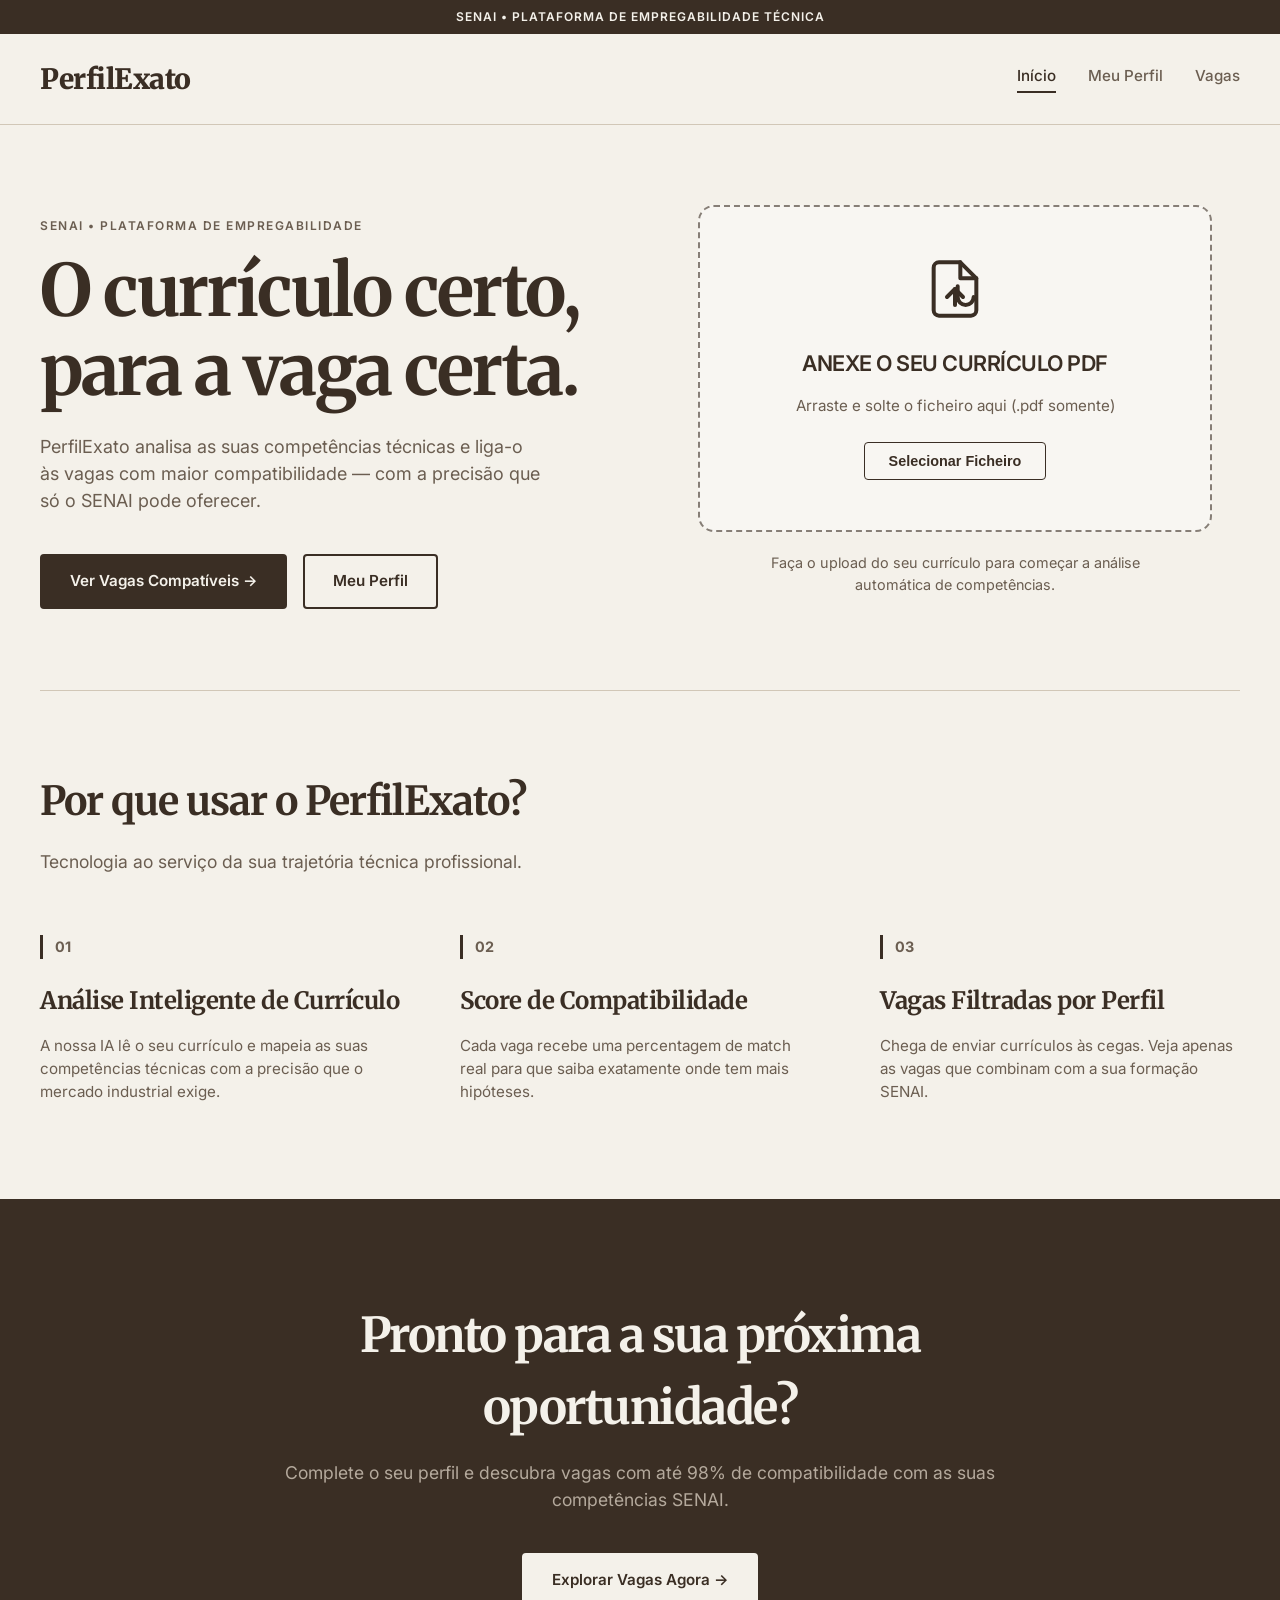
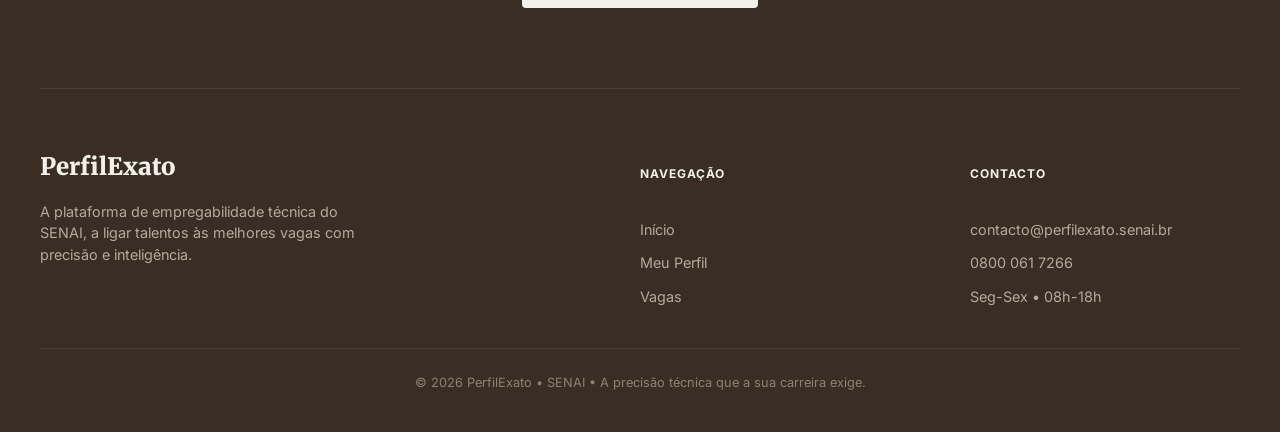
==== index.html @ 24a39d95 "prototipo 1" ====
<!DOCTYPE html>
<html lang="pt-BR">
<head>
    <meta charset="UTF-8">
    <meta name="viewport" content="width=device-width, initial-scale=1.0">
    <title>PerfilExato SENAI</title>
    
    <link rel="preconnect" href="https://fonts.googleapis.com">
    <link rel="preconnect" href="https://fonts.gstatic.com" crossorigin>
    <link href="https://fonts.googleapis.com/css2?family=Merriweather:wght@700;900&family=Inter:wght@400;500;600&display=swap" rel="stylesheet">
    
    <link rel="stylesheet" href="css/style.css">
</head>
<body>

    <div class="top-bar">
        SENAI • PLATAFORMA DE EMPREGABILIDADE TÉCNICA
    </div>

    <header class="navbar">
        <div class="nav-container">
            <div class="logo">PerfilExato</div>
            <nav class="nav-links">
                <a href="#" class="active">Início</a>
                <a href="dashboard.html">Meu Perfil</a>
                <a href="vagas.html">Vagas</a>
            </nav>
        </div>
    </header>

    <section class="hero">
        <div class="hero-container">
            
            <div class="hero-text">
                <p class="eyebrow">SENAI • PLATAFORMA DE EMPREGABILIDADE</p>
                <h1>O currículo certo,<br>para a vaga certa.</h1>
                <p class="description">
                    PerfilExato analisa as suas competências técnicas e liga-o às vagas com maior compatibilidade — com a precisão que só o SENAI pode oferecer.
                </p>
                <div class="hero-buttons">
                    <a href="vagas.html" class="btn btn-dark">Ver Vagas Compatíveis &rarr;</a>
                    <a href="dashboard.html" class="btn btn-outline">Meu Perfil</a>
                </div>
            </div>

            <div class="hero-visual">
                <div class="upload-box" id="dropzone">
                    <div class="upload-icon">
                        <svg width="64" height="64" viewBox="0 0 24 24" fill="none" stroke="#3A2E24" stroke-width="1.5" stroke-linecap="round" stroke-linejoin="round">
                            <path d="M14 2H6a2 2 0 0 0-2 2v16a2 2 0 0 0 2 2h12a2 2 0 0 0 2-2V8z"></path>
                            <polyline points="14 2 14 8 20 8"></polyline>
                            <line x1="12" y1="18" x2="12" y2="12"></line>
                            <polyline points="9 15 12 12 15 15"></polyline>
                            <path d="M19 15a3 3 0 0 1-3 3 3 3 0 0 1-3-3v-4"></path>
                        </svg>
                    </div>
                    <h2>ANEXE O SEU CURRÍCULO PDF</h2>
                    <p class="upload-hint">Arraste e solte o ficheiro aqui (.pdf somente)</p>
                    <button class="btn-outline-upload">Selecionar Ficheiro</button>
                    <input type="file" id="fileInput" accept=".pdf" hidden>
                </div>
                <p class="upload-footer-text">Faça o upload do seu currículo para começar a análise automática de competências.</p>
            </div>

        </div>
    </section>

    <div class="divider"></div>

    <section class="features">
        <div class="features-header">
            <h2>Por que usar o PerfilExato?</h2>
            <p>Tecnologia ao serviço da sua trajetória técnica profissional.</p>
        </div>
        
        <div class="features-grid">
            <div class="feature-card">
                <div class="feature-number">01</div>
                <h3>Análise Inteligente de Currículo</h3>
                <p>A nossa IA lê o seu currículo e mapeia as suas competências técnicas com a precisão que o mercado industrial exige.</p>
            </div>
            <div class="feature-card">
                <div class="feature-number">02</div>
                <h3>Score de Compatibilidade</h3>
                <p>Cada vaga recebe uma percentagem de match real para que saiba exatamente onde tem mais hipóteses.</p>
            </div>
            <div class="feature-card">
                <div class="feature-number">03</div>
                <h3>Vagas Filtradas por Perfil</h3>
                <p>Chega de enviar currículos às cegas. Veja apenas as vagas que combinam com a sua formação SENAI.</p>
            </div>
        </div>
    </section>

    <div class="dark-wrapper">
        
        <section class="cta">
            <h2>Pronto para a sua próxima oportunidade?</h2>
            <p>Complete o seu perfil e descubra vagas com até 98% de compatibilidade com as suas competências SENAI.</p>
            <a href="vagas.html" class="btn btn-light">Explorar Vagas Agora &rarr;</a>
        </section>

        <footer class="footer">
            <div class="footer-grid">
                
                <div class="footer-brand">
                    <div class="footer-logo">PerfilExato</div>
                    <p>A plataforma de empregabilidade técnica do SENAI, a ligar talentos às melhores vagas com precisão e inteligência.</p>
                </div>
                
                <div class="footer-nav">
                    <h4>NAVEGAÇÃO</h4>
                    <a href="#">Início</a>
                    <a href="dashboard.html">Meu Perfil</a>
                    <a href="vagas.html">Vagas</a>
                </div>
                
                <div class="footer-contact">
                    <h4>CONTACTO</h4>
                    <p>contacto@perfilexato.senai.br</p>
                    <p>0800 061 7266</p>
                    <p>Seg-Sex • 08h-18h</p>
                </div>

            </div>
            
            <div class="footer-bottom">
                <p>&copy; 2026 PerfilExato • SENAI • A precisão técnica que a sua carreira exige.</p>
            </div>
        </footer>
        
    </div>

    <script src="js/script.js"></script>
</body>
</html>
---- css/style.css ----
/* =========================================================
   VARIÁVEIS E CONFIGURAÇÕES GLOBAIS
   ========================================================= */
:root {
    --bg-light: #F4F1EA;
    --bg-dark: #3A2E24;
    --text-dark: #3A2E24;
    --text-medium: #6B5E51;
    --text-light: #F4F1EA;
    --border-color: #D1C7B7;
    
    --font-serif: 'Merriweather', serif;
    --font-sans: 'Inter', sans-serif;
}

body {
    margin: 0;
    padding: 0;
    background-color: var(--bg-light);
    color: var(--text-dark);
    font-family: var(--font-sans);
    line-height: 1.5;
    -webkit-font-smoothing: antialiased;
}

h1, h2, h3, .logo, .footer-logo {
    font-family: var(--font-serif);
    color: var(--text-dark);
    margin: 0;
}

a {
    text-decoration: none;
    color: inherit;
}

/* =========================================================
   TOPO E NAVEGAÇÃO
   ========================================================= */
.top-bar {
    background-color: var(--bg-dark);
    color: var(--text-light);
    text-align: center;
    font-size: 0.75rem;
    font-weight: 600;
    letter-spacing: 1px;
    padding: 8px 0;
    text-transform: uppercase;
}

.navbar {
    border-bottom: 1px solid var(--border-color);
}

.nav-container {
    max-width: 1200px;
    margin: 0 auto;
    padding: 24px 40px;
    display: flex;
    justify-content: space-between;
    align-items: center;
}

.logo {
    font-size: 1.75rem;
    font-weight: 900;
    letter-spacing: -0.5px;
}

.nav-links {
    display: flex;
    gap: 32px;
}

.nav-links a {
    font-weight: 500;
    font-size: 0.95rem;
    color: var(--text-medium);
    padding-bottom: 4px;
    border-bottom: 2px solid transparent;
    transition: all 0.2s;
}

.nav-links a.active {
    color: var(--text-dark);
    border-bottom: 2px solid var(--text-dark);
}

.nav-links a:hover {
    color: var(--text-dark);
}

/* =========================================================
   HERO SECTION (Banner Principal)
   ========================================================= */
.hero {
    padding: 80px 40px;
}

.hero-container {
    max-width: 1200px;
    margin: 0 auto;
    display: flex;
    justify-content: space-between;
    align-items: flex-start; /* Alinha os itens pelo topo */
    gap: 60px;
}

.hero-text {
    flex: 1;
    max-width: 600px;
}

.eyebrow {
    font-size: 0.75rem;
    font-weight: 600;
    letter-spacing: 1.5px;
    color: var(--text-medium);
    margin-bottom: 16px;
    text-transform: uppercase;
}

.hero h1 {
    font-size: 4.5rem;
    line-height: 1.1;
    letter-spacing: -2px;
    margin-bottom: 24px;
}

.description {
    font-size: 1.125rem;
    color: var(--text-medium);
    margin-bottom: 40px;
    max-width: 500px;
}

/* Botões */
.hero-buttons {
    display: flex;
    gap: 16px;
}

.btn {
    display: inline-block;
    padding: 14px 28px;
    border-radius: 4px;
    font-weight: 600;
    font-size: 0.95rem;
    cursor: pointer;
    transition: all 0.2s;
}

.btn-dark {
    background-color: var(--bg-dark);
    color: var(--text-light);
    border: 2px solid var(--bg-dark);
}

.btn-dark:hover {
    background-color: #2a2018;
}

.btn-outline {
    background-color: transparent;
    color: var(--text-dark);
    border: 2px solid var(--text-dark);
}

.btn-outline:hover {
    background-color: rgba(58, 46, 36, 0.05);
}

/* Área de Upload (Caixa Pontilhada) */
.hero-visual {
    flex: 1;
    display: flex;
    flex-direction: column;
    align-items: center;
}

.upload-box {
    width: 100%;
    max-width: 450px;
    border: 2px dashed rgba(58, 46, 36, 0.6);
    border-radius: 16px;
    padding: 50px 30px;
    text-align: center;
    background-color: rgba(255, 255, 255, 0.4);
    transition: background-color 0.3s;
    cursor: pointer;
}

.upload-box:hover {
    background-color: rgba(255, 255, 255, 0.7);
}

.upload-icon {
    margin-bottom: 20px;
}

.upload-box h2 {
    font-family: var(--font-sans);
    font-weight: 600;
    font-size: 1.35rem;
    margin-bottom: 10px;
    letter-spacing: -0.5px;
}

.upload-hint {
    color: var(--text-medium);
    margin-bottom: 25px;
    font-size: 0.95rem;
}

.btn-outline-upload {
    background-color: transparent;
    color: var(--text-dark);
    border: 1.5px solid var(--text-dark);
    padding: 10px 24px;
    border-radius: 4px;
    font-weight: 600;
    font-size: 0.9rem;
    cursor: pointer;
    transition: all 0.2s;
}

.btn-outline-upload:hover {
    background-color: rgba(58, 46, 36, 0.05);
}

.upload-footer-text {
    margin-top: 20px;
    text-align: center;
    font-size: 0.9rem;
    color: var(--text-medium);
    max-width: 400px;
}

/* =========================================================
   FUNCIONALIDADES
   ========================================================= */
.divider {
    max-width: 1200px;
    margin: 0 auto;
    height: 1px;
    background-color: var(--border-color);
}

.features {
    max-width: 1200px;
    margin: 0 auto;
    padding: 80px 40px;
}

.features-header {
    margin-bottom: 60px;
}

.features-header h2 {
    font-size: 2.5rem;
    letter-spacing: -1px;
    margin-bottom: 8px;
}

.features-header p {
    font-size: 1.1rem;
    color: var(--text-medium);
}

.features-grid {
    display: grid;
    grid-template-columns: repeat(3, 1fr);
    gap: 60px;
}

.feature-number {
    display: flex;
    align-items: center;
    font-weight: 700;
    color: var(--text-medium);
    font-size: 0.9rem;
    margin-bottom: 24px;
}

/* Linha preta ao lado do número */
.feature-number::before {
    content: '';
    display: inline-block;
    width: 3px;
    height: 24px;
    background-color: var(--text-dark);
    margin-right: 12px;
}

.feature-card h3 {
    font-size: 1.5rem;
    margin-bottom: 16px;
    letter-spacing: -0.5px;
}

.feature-card p {
    color: var(--text-medium);
    font-size: 0.95rem;
}

/* =========================================================
   BLOCO ESCURO INFERIOR (CTA + RODAPÉ)
   ========================================================= */
.dark-wrapper {
    background-color: var(--bg-dark);
    color: var(--text-light);
}

/* Call To Action */
.cta {
    max-width: 800px;
    margin: 0 auto;
    text-align: center;
    padding: 100px 20px 80px;
}

.cta h2 {
    color: var(--text-light);
    font-size: 3rem;
    letter-spacing: -1.5px;
    margin-bottom: 16px;
}

.cta p {
    font-size: 1.1rem;
    color: #B4A99C; /* Creme escurecido para melhor leitura no fundo preto */
    margin-bottom: 40px;
}

.btn-light {
    background-color: var(--bg-light);
    color: var(--text-dark);
    border: 2px solid var(--bg-light);
}

.btn-light:hover {
    background-color: #e8e4db;
}

/* Rodapé */
.footer {
    max-width: 1200px;
    margin: 0 auto;
    padding: 0 40px 40px;
}

.footer-grid {
    display: grid;
    grid-template-columns: 2fr 1fr 1fr;
    gap: 60px;
    border-top: 1px solid rgba(244, 241, 234, 0.1);
    padding-top: 60px;
    margin-bottom: 40px;
}

.footer-logo {
    font-size: 1.5rem;
    font-weight: 900;
    margin-bottom: 16px;
    color: var(--text-light);
}

.footer-brand p {
    color: #B4A99C;
    font-size: 0.9rem;
    max-width: 320px;
}

.footer h4 {
    font-size: 0.75rem;
    font-family: var(--font-sans);
    letter-spacing: 1px;
    color: var(--text-light);
    margin-bottom: 24px;
}

.footer-nav, .footer-contact {
    display: flex;
    flex-direction: column;
    gap: 12px;
}

.footer-nav a, .footer-contact p {
    color: #B4A99C;
    font-size: 0.9rem;
    margin: 0;
}

.footer-nav a:hover {
    color: var(--text-light);
}

.footer-bottom {
    border-top: 1px solid rgba(244, 241, 234, 0.1);
    padding-top: 24px;
    text-align: center;
}

.footer-bottom p {
    margin: 0;
    color: #8c8173;
    font-size: 0.8rem;
}

/* =========================================================
   RESPONSIVIDADE (Tablets e Telemóveis)
   ========================================================= */
@media (max-width: 900px) {
    .hero-container, .features-grid, .footer-grid {
        flex-direction: column;
        grid-template-columns: 1fr;
        gap: 40px;
    }
    
    .hero h1 {
        font-size: 3rem;
    }
    
    .hero-visual {
        align-items: center;
        width: 100%;
    }
}
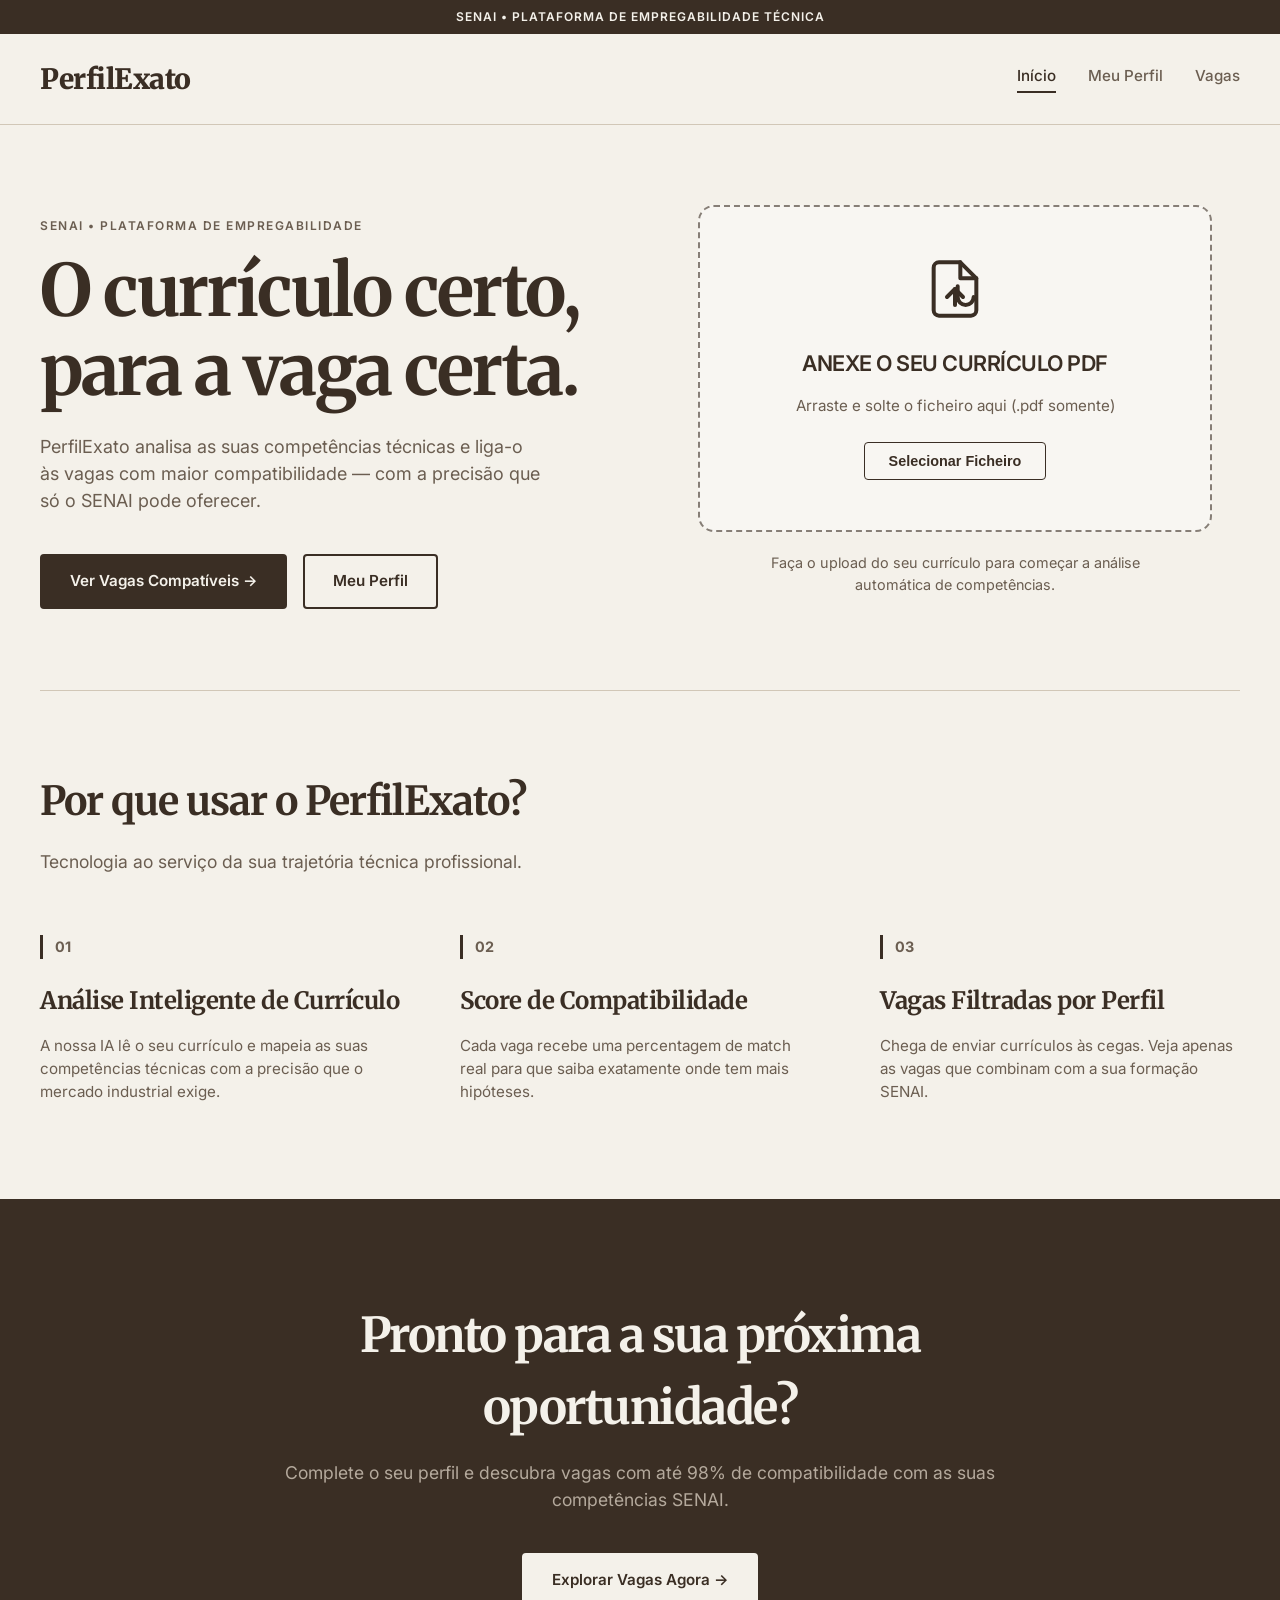
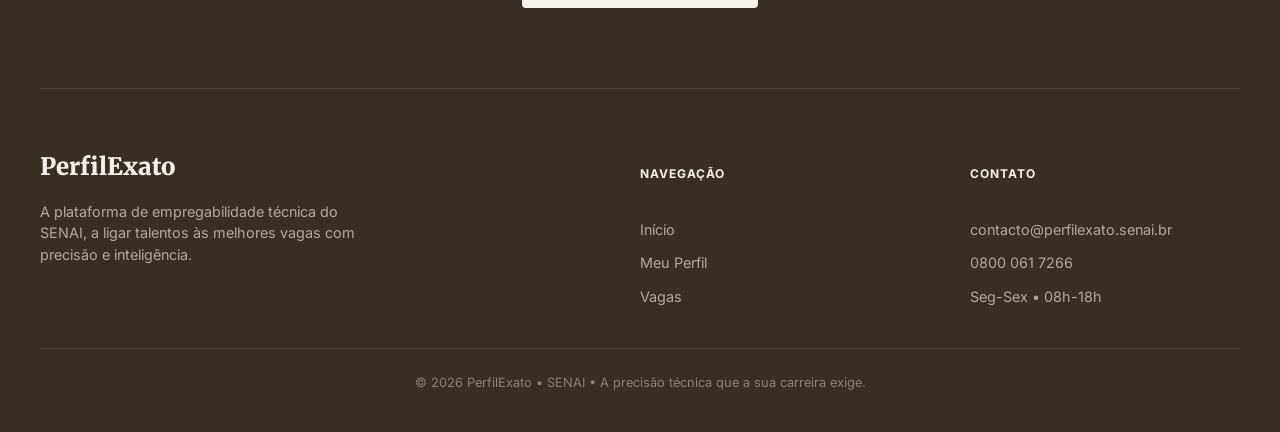
==== commit 26a2f2b8: "atualização" ====
--- a/index.html
+++ b/index.html
@@ -116,7 +116,7 @@
                 </div>
                 
                 <div class="footer-contact">
-                    <h4>CONTACTO</h4>
+                    <h4>CONTATO</h4>
                     <p>contacto@perfilexato.senai.br</p>
                     <p>0800 061 7266</p>
                     <p>Seg-Sex • 08h-18h</p>
@@ -131,6 +131,13 @@
         
     </div>
 
+  <div class="scroll-arrow" id="scrollArrow">
+        <svg width="24" height="24" viewBox="0 0 24 24" fill="none" stroke="#F4F1EA" stroke-width="2.5" stroke-linecap="round" stroke-linejoin="round">
+            <path d="M7 13l5 5 5-5M7 6l5 5 5-5"/>
+        </svg>
+    </div>
+    
     <script src="js/script.js"></script>
 </body>
+</body>
 </html>
--- a/css/style.css
+++ b/css/style.css
@@ -22,6 +22,18 @@
     line-height: 1.5;
     -webkit-font-smoothing: antialiased;
 }
+/* Remove a barra de rolagem visualmente em todos os navegadores */
+html, body {
+    scrollbar-width: none;            /* Firefox */
+    -ms-overflow-style: none;         /* IE e Edge */
+}
+
+html::-webkit-scrollbar, 
+body::-webkit-scrollbar {
+    display: none;                    /* Chrome, Safari e Opera */
+    width: 0;
+    height: 0;
+}
 
 h1, h2, h3, .logo, .footer-logo {
     font-family: var(--font-serif);
@@ -90,6 +102,10 @@
     color: var(--text-dark);
 }
 
+.nav-links a:hover {
+    color: var(--text-dark);
+    border-bottom: 2px solid var(--border-color); /* Linha aparece clarinha no hover */
+}
 /* =========================================================
    HERO SECTION (Banner Principal)
    ========================================================= */
@@ -425,4 +441,56 @@
         align-items: center;
         width: 100%;
     }
+}
+/* =========================================================
+   SETA FLUTUANTE (INDICADOR DE SCROLL)
+   ========================================================= */
+.scroll-arrow {
+    position: fixed;
+    bottom: 30px;
+    right: 30px;
+    width: 50px;
+    height: 50px;
+    background-color: #3A2E24; /* Castanho escuro SENAI */
+    border-radius: 50%;
+    display: flex;
+    align-items: center;
+    justify-content: center;
+    box-shadow: 0 6px 15px rgba(58, 46, 36, 0.2);
+    cursor: pointer;
+    z-index: 1000; /* Garante que fica por cima de tudo */
+    opacity: 0.9;
+    transition: all 0.3s ease;
+    
+    /* Animação suave de subir e descer para chamar atenção */
+    animation: bounceArrow 2s infinite;
+}
+
+.scroll-arrow:hover {
+    opacity: 1;
+    transform: scale(1.1);
+    box-shadow: 0 8px 20px rgba(58, 46, 36, 0.3);
+}
+
+/* Definição da animação "bounce" */
+@keyframes bounceArrow {
+    0%, 20%, 50%, 80%, 100% {
+        transform: translateY(0);
+    }
+    40% {
+        transform: translateY(-8px);
+    }
+    60% {
+        transform: translateY(-4px);
+    }
+}
+
+/* Esconde a seta em ecrãs muito pequenos se necessário */
+@media (max-width: 600px) {
+    .scroll-arrow {
+        width: 40px;
+        height: 40px;
+        bottom: 20px;
+        right: 20px;
+    }
 }
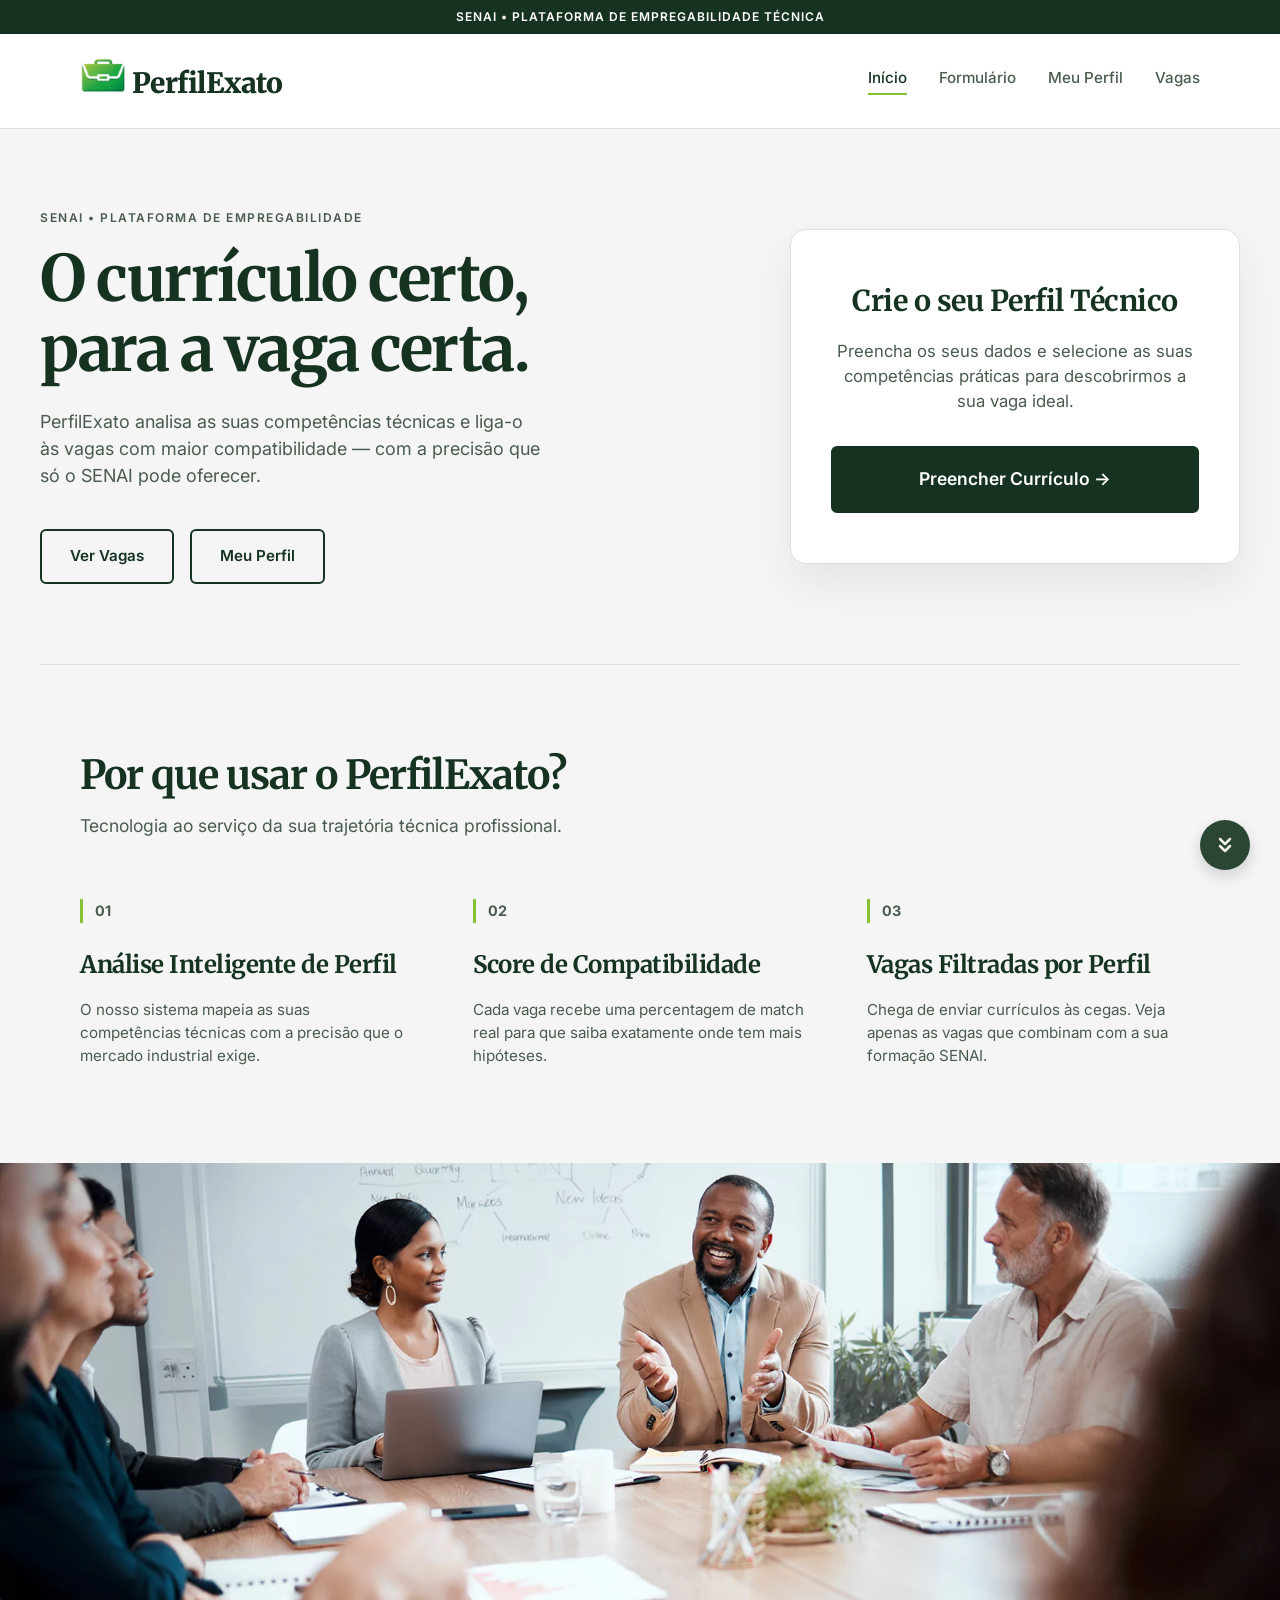
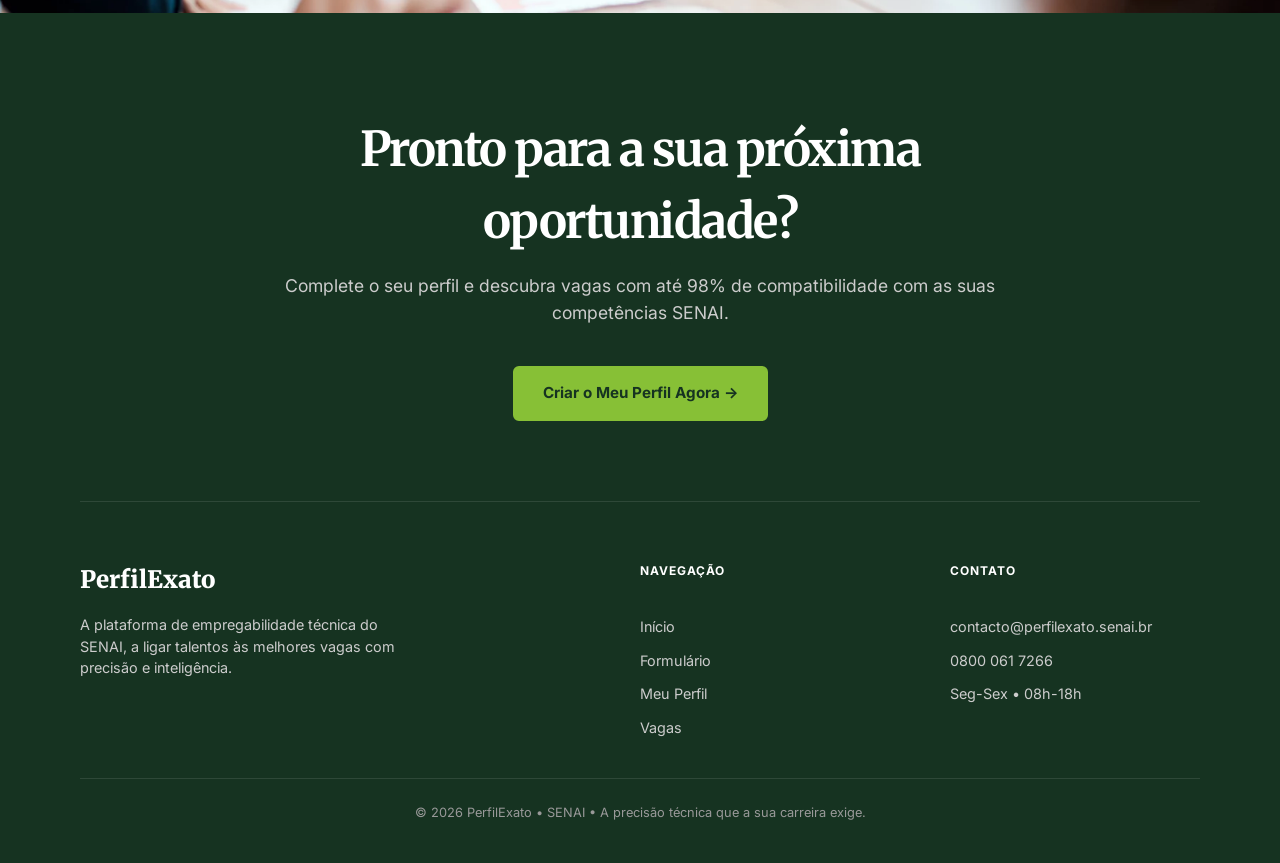
==== commit 1d698d7f: "tirei a pasta tmj" ====
--- a/index.html
+++ b/index.html
@@ -8,8 +8,9 @@
     <link rel="preconnect" href="https://fonts.googleapis.com">
     <link rel="preconnect" href="https://fonts.gstatic.com" crossorigin>
     <link href="https://fonts.googleapis.com/css2?family=Merriweather:wght@700;900&family=Inter:wght@400;500;600&display=swap" rel="stylesheet">
-    
+    <link rel="stylesheet" href="css/global.css">
     <link rel="stylesheet" href="css/style.css">
+    <link rel="shortcut icon" href="img/logo.png" type="image/x-icon">
 </head>
 <body>
 
@@ -19,12 +20,19 @@
 
     <header class="navbar">
         <div class="nav-container">
-            <div class="logo">PerfilExato</div>
+            <div class="logo">
+                <img src="img/Logo.png" alt="Logo SENAI" class="logo-icone">
+                PerfilExato
+            </div>
+            
             <nav class="nav-links">
                 <a href="#" class="active">Início</a>
-                <a href="dashboard.html">Meu Perfil</a>
+                <a href="formulario.html">Formulário</a>
+                <a href="perfil.html">Meu Perfil</a>
                 <a href="vagas.html">Vagas</a>
             </nav>
+        </div>
+    </header>
         </div>
     </header>
 
@@ -38,28 +46,17 @@
                     PerfilExato analisa as suas competências técnicas e liga-o às vagas com maior compatibilidade — com a precisão que só o SENAI pode oferecer.
                 </p>
                 <div class="hero-buttons">
-                    <a href="vagas.html" class="btn btn-dark">Ver Vagas Compatíveis &rarr;</a>
-                    <a href="dashboard.html" class="btn btn-outline">Meu Perfil</a>
+                    <a href="vagas.html" class="btn btn-outline">Ver Vagas</a>
+                    <a href="perfil.html" class="btn btn-outline">Meu Perfil</a>
                 </div>
             </div>
 
             <div class="hero-visual">
-                <div class="upload-box" id="dropzone">
-                    <div class="upload-icon">
-                        <svg width="64" height="64" viewBox="0 0 24 24" fill="none" stroke="#3A2E24" stroke-width="1.5" stroke-linecap="round" stroke-linejoin="round">
-                            <path d="M14 2H6a2 2 0 0 0-2 2v16a2 2 0 0 0 2 2h12a2 2 0 0 0 2-2V8z"></path>
-                            <polyline points="14 2 14 8 20 8"></polyline>
-                            <line x1="12" y1="18" x2="12" y2="12"></line>
-                            <polyline points="9 15 12 12 15 15"></polyline>
-                            <path d="M19 15a3 3 0 0 1-3 3 3 3 0 0 1-3-3v-4"></path>
-                        </svg>
-                    </div>
-                    <h2>ANEXE O SEU CURRÍCULO PDF</h2>
-                    <p class="upload-hint">Arraste e solte o ficheiro aqui (.pdf somente)</p>
-                    <button class="btn-outline-upload">Selecionar Ficheiro</button>
-                    <input type="file" id="fileInput" accept=".pdf" hidden>
+                <div class="profile-cta-box">
+                    <h2>Crie o seu Perfil Técnico</h2>
+                    <p>Preencha os seus dados e selecione as suas competências práticas para descobrirmos a sua vaga ideal.</p>
+                    <a href="formulario.html" class="btn btn-dark btn-large">Preencher Currículo &rarr;</a>
                 </div>
-                <p class="upload-footer-text">Faça o upload do seu currículo para começar a análise automática de competências.</p>
             </div>
 
         </div>
@@ -76,8 +73,8 @@
         <div class="features-grid">
             <div class="feature-card">
                 <div class="feature-number">01</div>
-                <h3>Análise Inteligente de Currículo</h3>
-                <p>A nossa IA lê o seu currículo e mapeia as suas competências técnicas com a precisão que o mercado industrial exige.</p>
+                <h3>Análise Inteligente de Perfil</h3>
+                <p>O nosso sistema mapeia as suas competências técnicas com a precisão que o mercado industrial exige.</p>
             </div>
             <div class="feature-card">
                 <div class="feature-number">02</div>
@@ -94,10 +91,15 @@
 
     <div class="dark-wrapper">
         
+        <section id="meeting-banner">
+    <div class="container-full">
+        <img src="img/pauta-de-reuniao.png" alt="Equipe em reunião de planejamento" class="meeting-img">
+    </div>
+</section>
         <section class="cta">
             <h2>Pronto para a sua próxima oportunidade?</h2>
             <p>Complete o seu perfil e descubra vagas com até 98% de compatibilidade com as suas competências SENAI.</p>
-            <a href="vagas.html" class="btn btn-light">Explorar Vagas Agora &rarr;</a>
+            <a href="formulario.html" class="btn btn-light">Criar o Meu Perfil Agora &rarr;</a>
         </section>
 
         <footer class="footer">
@@ -111,7 +113,8 @@
                 <div class="footer-nav">
                     <h4>NAVEGAÇÃO</h4>
                     <a href="#">Início</a>
-                    <a href="dashboard.html">Meu Perfil</a>
+                    <a href="formulario.html">Formulário</a>
+                    <a href="perfil.html">Meu Perfil</a>
                     <a href="vagas.html">Vagas</a>
                 </div>
                 
@@ -131,7 +134,7 @@
         
     </div>
 
-  <div class="scroll-arrow" id="scrollArrow">
+    <div class="scroll-arrow" id="scrollArrow">
         <svg width="24" height="24" viewBox="0 0 24 24" fill="none" stroke="#F4F1EA" stroke-width="2.5" stroke-linecap="round" stroke-linejoin="round">
             <path d="M7 13l5 5 5-5M7 6l5 5 5-5"/>
         </svg>
@@ -139,5 +142,4 @@
     
     <script src="js/script.js"></script>
 </body>
-</body>
 </html>
--- a/css/global.css
+++ b/css/global.css
@@ -0,0 +1,198 @@
+/* =========================================================
+   1. VARIÁVEIS GLOBAIS (:root)
+   ========================================================= */
+:root {
+    /* Paleta de Cores (Verde Industrial / Gelo) */
+    --bg-light: #F5F5F5;             /* Cinza muito claro/Branco Gelo */
+    --primary-green-dark: #163321;   /* Verde Floresta (Principal) */
+    --accent-green-mid: #2D5A43;     /* Verde Médio (Hover/Foco) */
+    --success-green-bright: #87C036; /* Verde Lima SENAI (Destaques) */
+    
+    --text-dark: #163321;            /* Verde Floresta para textos principais */
+    --text-medium: #4A5C4E;          /* Cinza Esverdeado para textos secundários */
+    --text-light: #FFFFFF;           /* Branco Puro */
+    --border-color: #E0E0E0;         /* Cinza Neutro para bordas */
+    
+    /* Tipografia */
+    --font-serif: 'Merriweather', serif;
+    --font-sans: 'Inter', sans-serif;
+}
+
+/* =========================================================
+   2. RESET BÁSICO E SCROLL
+   ========================================================= */
+*, *::before, *::after {
+    box-sizing: border-box;
+}
+
+html, body {
+    margin: 0;
+    padding: 0;
+    width: 100%;
+    height: 100%;
+    scrollbar-width: none; /* Oculta scrollbar no Firefox */
+    -ms-overflow-style: none; /* Oculta scrollbar no IE e Edge */
+}
+
+html::-webkit-scrollbar, 
+body::-webkit-scrollbar {
+    display: none; /* Oculta scrollbar no Chrome, Safari e Opera */
+}
+
+/* =========================================================
+   3. TIPOGRAFIA E BASE
+   ========================================================= */
+body {
+    background-color: var(--bg-light);
+    color: var(--text-dark);
+    font-family: var(--font-sans);
+    line-height: 1.5;
+    -webkit-font-smoothing: antialiased;
+    -moz-osx-font-smoothing: grayscale;
+}
+
+h1, h2, h3, h4, h5, h6 {
+    font-family: var(--font-serif);
+    color: var(--primary-green-dark);
+    margin-top: 0;
+}
+
+a {
+    text-decoration: none;
+    color: inherit;
+    transition: all 0.2s ease;
+}
+
+p {
+    margin-top: 0;
+    margin-bottom: 1rem;
+}
+
+/* =========================================================
+   4. COMPONENTES COMUNS: TOPO E NAVEGAÇÃO
+   ========================================================= */
+.top-bar {
+    background-color: var(--primary-green-dark);
+    color: var(--text-light);
+    text-align: center;
+    font-size: 0.75rem;
+    font-weight: 600;
+    letter-spacing: 1px;
+    padding: 8px 0;
+    text-transform: uppercase;
+}
+
+.navbar {
+    border-bottom: 1px solid var(--border-color);
+    background-color: #FFFFFF;
+}
+
+.nav-container {
+    max-width: 1200px;
+    margin: 0 auto;
+    padding: 24px 40px;
+    display: flex;
+    justify-content: space-between;
+    align-items: center;
+}
+
+.logo {
+    font-family: var(--font-serif); /* Garante que o Logo usa Merriweather */
+    font-size: 1.75rem;
+    font-weight: 900;
+    letter-spacing: -0.5px;
+    color: var(--primary-green-dark);
+    margin: 0;
+}
+
+.logo-icone {
+    height: 35px; /* Ajuste a altura conforme o tamanho da sua imagem */
+    width: auto;
+    object-fit: contain;
+}
+
+.nav-links {
+    display: flex;
+    gap: 32px;
+}
+
+.nav-links a {
+    font-family: var(--font-sans); /* Garante que vai usar a fonte Inter */
+    font-weight: 500;
+    font-size: 0.95rem;
+    color: var(--text-medium);
+    padding-bottom: 4px;
+    border-bottom: 2px solid transparent;
+    transition: all 0.2s ease;
+}
+
+/* Destaque Verde para a página ativa no menu */
+.nav-links a.active {
+    color: var(--primary-green-dark);
+    border-bottom: 2px solid var(--success-green-bright);
+}
+
+.nav-links a:hover {
+    color: var(--primary-green-dark);
+    border-bottom: 2px solid var(--border-color);
+}
+
+/* =========================================================
+   5. COMPONENTES COMUNS: RODAPÉ SIMPLES
+   ========================================================= */
+.footer-simple {
+    text-align: center;
+    padding: 40px 20px;
+    background-color: var(--primary-green-dark);
+    color: var(--text-light);
+    font-size: 0.85rem;
+    margin-top: auto; /* Ajuda a empurrar o rodapé para baixo se a página for curta */
+}
+
+/* =========================================================
+   6. COMPONENTES GLOBAIS: SETA FLUTUANTE (SCROLL)
+   ========================================================= */
+.scroll-arrow {
+    position: fixed;
+    bottom: 30px;
+    right: 30px;
+    width: 50px;
+    height: 50px;
+    background-color: var(--primary-green-dark); 
+    border-radius: 50%;
+    display: flex;
+    align-items: center;
+    justify-content: center;
+    box-shadow: 0 6px 15px rgba(22, 51, 33, 0.2);
+    cursor: pointer;
+    z-index: 1000; 
+    opacity: 0.9;
+    animation: bounceArrow 2s infinite;
+}
+
+.scroll-arrow:hover {
+    opacity: 1;
+    background-color: var(--accent-green-mid);
+    transform: scale(1.1);
+}
+
+@keyframes bounceArrow {
+    0%, 20%, 50%, 80%, 100% { transform: translateY(0); }
+    40% { transform: translateY(-8px); }
+    60% { transform: translateY(-4px); }
+}
+
+/* Responsividade Global Básica */
+@media (max-width: 600px) {
+    .nav-container {
+        flex-direction: column;
+        gap: 16px;
+        padding: 16px 20px;
+    }
+    .scroll-arrow {
+        width: 40px;
+        height: 40px;
+        bottom: 20px;
+        right: 20px;
+    }
+}
--- a/css/style.css
+++ b/css/style.css
@@ -1,111 +1,3 @@
-/* =========================================================
-   VARIÁVEIS E CONFIGURAÇÕES GLOBAIS
-   ========================================================= */
-:root {
-    --bg-light: #F4F1EA;
-    --bg-dark: #3A2E24;
-    --text-dark: #3A2E24;
-    --text-medium: #6B5E51;
-    --text-light: #F4F1EA;
-    --border-color: #D1C7B7;
-    
-    --font-serif: 'Merriweather', serif;
-    --font-sans: 'Inter', sans-serif;
-}
-
-body {
-    margin: 0;
-    padding: 0;
-    background-color: var(--bg-light);
-    color: var(--text-dark);
-    font-family: var(--font-sans);
-    line-height: 1.5;
-    -webkit-font-smoothing: antialiased;
-}
-/* Remove a barra de rolagem visualmente em todos os navegadores */
-html, body {
-    scrollbar-width: none;            /* Firefox */
-    -ms-overflow-style: none;         /* IE e Edge */
-}
-
-html::-webkit-scrollbar, 
-body::-webkit-scrollbar {
-    display: none;                    /* Chrome, Safari e Opera */
-    width: 0;
-    height: 0;
-}
-
-h1, h2, h3, .logo, .footer-logo {
-    font-family: var(--font-serif);
-    color: var(--text-dark);
-    margin: 0;
-}
-
-a {
-    text-decoration: none;
-    color: inherit;
-}
-
-/* =========================================================
-   TOPO E NAVEGAÇÃO
-   ========================================================= */
-.top-bar {
-    background-color: var(--bg-dark);
-    color: var(--text-light);
-    text-align: center;
-    font-size: 0.75rem;
-    font-weight: 600;
-    letter-spacing: 1px;
-    padding: 8px 0;
-    text-transform: uppercase;
-}
-
-.navbar {
-    border-bottom: 1px solid var(--border-color);
-}
-
-.nav-container {
-    max-width: 1200px;
-    margin: 0 auto;
-    padding: 24px 40px;
-    display: flex;
-    justify-content: space-between;
-    align-items: center;
-}
-
-.logo {
-    font-size: 1.75rem;
-    font-weight: 900;
-    letter-spacing: -0.5px;
-}
-
-.nav-links {
-    display: flex;
-    gap: 32px;
-}
-
-.nav-links a {
-    font-weight: 500;
-    font-size: 0.95rem;
-    color: var(--text-medium);
-    padding-bottom: 4px;
-    border-bottom: 2px solid transparent;
-    transition: all 0.2s;
-}
-
-.nav-links a.active {
-    color: var(--text-dark);
-    border-bottom: 2px solid var(--text-dark);
-}
-
-.nav-links a:hover {
-    color: var(--text-dark);
-}
-
-.nav-links a:hover {
-    color: var(--text-dark);
-    border-bottom: 2px solid var(--border-color); /* Linha aparece clarinha no hover */
-}
 /* =========================================================
    HERO SECTION (Banner Principal)
    ========================================================= */
@@ -118,13 +10,13 @@
     margin: 0 auto;
     display: flex;
     justify-content: space-between;
-    align-items: flex-start; /* Alinha os itens pelo topo */
+    align-items: center; 
     gap: 60px;
 }
 
 .hero-text {
     flex: 1;
-    max-width: 600px;
+    max-width: 550px;
 }
 
 .eyebrow {
@@ -137,9 +29,9 @@
 }
 
 .hero h1 {
-    font-size: 4.5rem;
+    font-size: 4rem;
     line-height: 1.1;
-    letter-spacing: -2px;
+    letter-spacing: -1.5px;
     margin-bottom: 24px;
 }
 
@@ -159,21 +51,22 @@
 .btn {
     display: inline-block;
     padding: 14px 28px;
-    border-radius: 4px;
+    border-radius: 6px;
     font-weight: 600;
     font-size: 0.95rem;
     cursor: pointer;
     transition: all 0.2s;
+    text-align: center;
 }
 
 .btn-dark {
-    background-color: var(--bg-dark);
-    color: var(--text-light);
-    border: 2px solid var(--bg-dark);
+    background-color: var(--primary-green-dark);
+    color: var(--text-light);
+    border: 2px solid var(--primary-green-dark);
 }
 
 .btn-dark:hover {
-    background-color: #2a2018;
+    background-color: var(--accent-green-mid); /* Ajustado para a cor de hover global */
 }
 
 .btn-outline {
@@ -183,73 +76,47 @@
 }
 
 .btn-outline:hover {
-    background-color: rgba(58, 46, 36, 0.05);
-}
-
-/* Área de Upload (Caixa Pontilhada) */
+    background-color: rgba(22, 51, 33, 0.05);
+}
+
+.btn-large {
+    font-size: 1.1rem;
+    padding: 18px 32px;
+    width: 100%;
+    box-sizing: border-box;
+    display: block;
+}
+
+/* Nova Caixa de Chamada (Substitui o Upload) */
 .hero-visual {
     flex: 1;
     display: flex;
-    flex-direction: column;
-    align-items: center;
-}
-
-.upload-box {
+    justify-content: flex-end;
+}
+
+.profile-cta-box {
     width: 100%;
     max-width: 450px;
-    border: 2px dashed rgba(58, 46, 36, 0.6);
+    border: 1px solid var(--border-color);
     border-radius: 16px;
-    padding: 50px 30px;
+    padding: 50px 40px;
     text-align: center;
-    background-color: rgba(255, 255, 255, 0.4);
-    transition: background-color 0.3s;
-    cursor: pointer;
-}
-
-.upload-box:hover {
-    background-color: rgba(255, 255, 255, 0.7);
-}
-
-.upload-icon {
-    margin-bottom: 20px;
-}
-
-.upload-box h2 {
-    font-family: var(--font-sans);
-    font-weight: 600;
-    font-size: 1.35rem;
-    margin-bottom: 10px;
+    background-color: #FFFFFF;
+    box-shadow: 0 20px 40px rgba(22, 51, 33, 0.08);
+}
+
+.profile-cta-box h2 {
+    font-family: var(--font-serif);
+    font-size: 1.8rem;
+    margin-bottom: 16px;
     letter-spacing: -0.5px;
 }
 
-.upload-hint {
-    color: var(--text-medium);
-    margin-bottom: 25px;
-    font-size: 0.95rem;
-}
-
-.btn-outline-upload {
-    background-color: transparent;
-    color: var(--text-dark);
-    border: 1.5px solid var(--text-dark);
-    padding: 10px 24px;
-    border-radius: 4px;
-    font-weight: 600;
-    font-size: 0.9rem;
-    cursor: pointer;
-    transition: all 0.2s;
-}
-
-.btn-outline-upload:hover {
-    background-color: rgba(58, 46, 36, 0.05);
-}
-
-.upload-footer-text {
-    margin-top: 20px;
-    text-align: center;
-    font-size: 0.9rem;
-    color: var(--text-medium);
-    max-width: 400px;
+.profile-cta-box p {
+    color: var(--text-medium);
+    margin-bottom: 32px;
+    font-size: 1.05rem;
+    line-height: 1.5;
 }
 
 /* =========================================================
@@ -298,13 +165,12 @@
     margin-bottom: 24px;
 }
 
-/* Linha preta ao lado do número */
 .feature-number::before {
     content: '';
     display: inline-block;
     width: 3px;
     height: 24px;
-    background-color: var(--text-dark);
+    background-color: var(--success-green-bright);
     margin-right: 12px;
 }
 
@@ -320,14 +186,36 @@
 }
 
 /* =========================================================
-   BLOCO ESCURO INFERIOR (CTA + RODAPÉ)
+   MEETING BANNER (Transição Features -> CTA)
+   ========================================================= */
+#meeting-banner {
+    width: 100%;
+    background-color: var(--bg-light); 
+    overflow: hidden;
+    margin: 0; 
+}
+
+#meeting-banner .container-full {
+    width: 100%;
+    max-width: 100%; 
+}
+
+.meeting-img {
+    width: 100%;
+    height: 450px; 
+    object-fit: cover; 
+    object-position: center 30%; 
+    display: block;
+}
+
+/* =========================================================
+   BLOCO ESCURO INFERIOR (CTA + RODAPÉ COMPLETO)
    ========================================================= */
 .dark-wrapper {
-    background-color: var(--bg-dark);
-    color: var(--text-light);
-}
-
-/* Call To Action */
+    background-color: var(--primary-green-dark);
+    color: var(--text-light);
+}
+
 .cta {
     max-width: 800px;
     margin: 0 auto;
@@ -344,21 +232,22 @@
 
 .cta p {
     font-size: 1.1rem;
-    color: #B4A99C; /* Creme escurecido para melhor leitura no fundo preto */
+    color: #CCCCCC; 
     margin-bottom: 40px;
 }
 
 .btn-light {
-    background-color: var(--bg-light);
-    color: var(--text-dark);
-    border: 2px solid var(--bg-light);
+    background-color: var(--success-green-bright); 
+    color: var(--primary-green-dark);
+    border: 2px solid var(--success-green-bright);
+    font-weight: 700;
 }
 
 .btn-light:hover {
-    background-color: #e8e4db;
-}
-
-/* Rodapé */
+    background-color: #9bd644;
+    border-color: #9bd644;
+}
+
 .footer {
     max-width: 1200px;
     margin: 0 auto;
@@ -369,7 +258,7 @@
     display: grid;
     grid-template-columns: 2fr 1fr 1fr;
     gap: 60px;
-    border-top: 1px solid rgba(244, 241, 234, 0.1);
+    border-top: 1px solid rgba(255, 255, 255, 0.1); 
     padding-top: 60px;
     margin-bottom: 40px;
 }
@@ -379,10 +268,11 @@
     font-weight: 900;
     margin-bottom: 16px;
     color: var(--text-light);
+    font-family: var(--font-serif);
 }
 
 .footer-brand p {
-    color: #B4A99C;
+    color: #CCCCCC; 
     font-size: 0.9rem;
     max-width: 320px;
 }
@@ -402,24 +292,24 @@
 }
 
 .footer-nav a, .footer-contact p {
-    color: #B4A99C;
+    color: #CCCCCC; 
     font-size: 0.9rem;
     margin: 0;
 }
 
 .footer-nav a:hover {
-    color: var(--text-light);
+    color: var(--success-green-bright); 
 }
 
 .footer-bottom {
-    border-top: 1px solid rgba(244, 241, 234, 0.1);
+    border-top: 1px solid rgba(255, 255, 255, 0.1); 
     padding-top: 24px;
     text-align: center;
 }
 
 .footer-bottom p {
     margin: 0;
-    color: #8c8173;
+    color: #999999; 
     font-size: 0.8rem;
 }
 
@@ -441,56 +331,14 @@
         align-items: center;
         width: 100%;
     }
-}
-/* =========================================================
-   SETA FLUTUANTE (INDICADOR DE SCROLL)
-   ========================================================= */
-.scroll-arrow {
-    position: fixed;
-    bottom: 30px;
-    right: 30px;
-    width: 50px;
-    height: 50px;
-    background-color: #3A2E24; /* Castanho escuro SENAI */
-    border-radius: 50%;
-    display: flex;
-    align-items: center;
-    justify-content: center;
-    box-shadow: 0 6px 15px rgba(58, 46, 36, 0.2);
-    cursor: pointer;
-    z-index: 1000; /* Garante que fica por cima de tudo */
-    opacity: 0.9;
-    transition: all 0.3s ease;
     
-    /* Animação suave de subir e descer para chamar atenção */
-    animation: bounceArrow 2s infinite;
-}
-
-.scroll-arrow:hover {
-    opacity: 1;
-    transform: scale(1.1);
-    box-shadow: 0 8px 20px rgba(58, 46, 36, 0.3);
-}
-
-/* Definição da animação "bounce" */
-@keyframes bounceArrow {
-    0%, 20%, 50%, 80%, 100% {
-        transform: translateY(0);
-    }
-    40% {
-        transform: translateY(-8px);
-    }
-    60% {
-        transform: translateY(-4px);
-    }
-}
-
-/* Esconde a seta em ecrãs muito pequenos se necessário */
+    .meeting-img {
+        height: 300px; 
+    }
+}
+
 @media (max-width: 600px) {
-    .scroll-arrow {
-        width: 40px;
-        height: 40px;
-        bottom: 20px;
-        right: 20px;
+    .meeting-img {
+        height: 200px; 
     }
 }
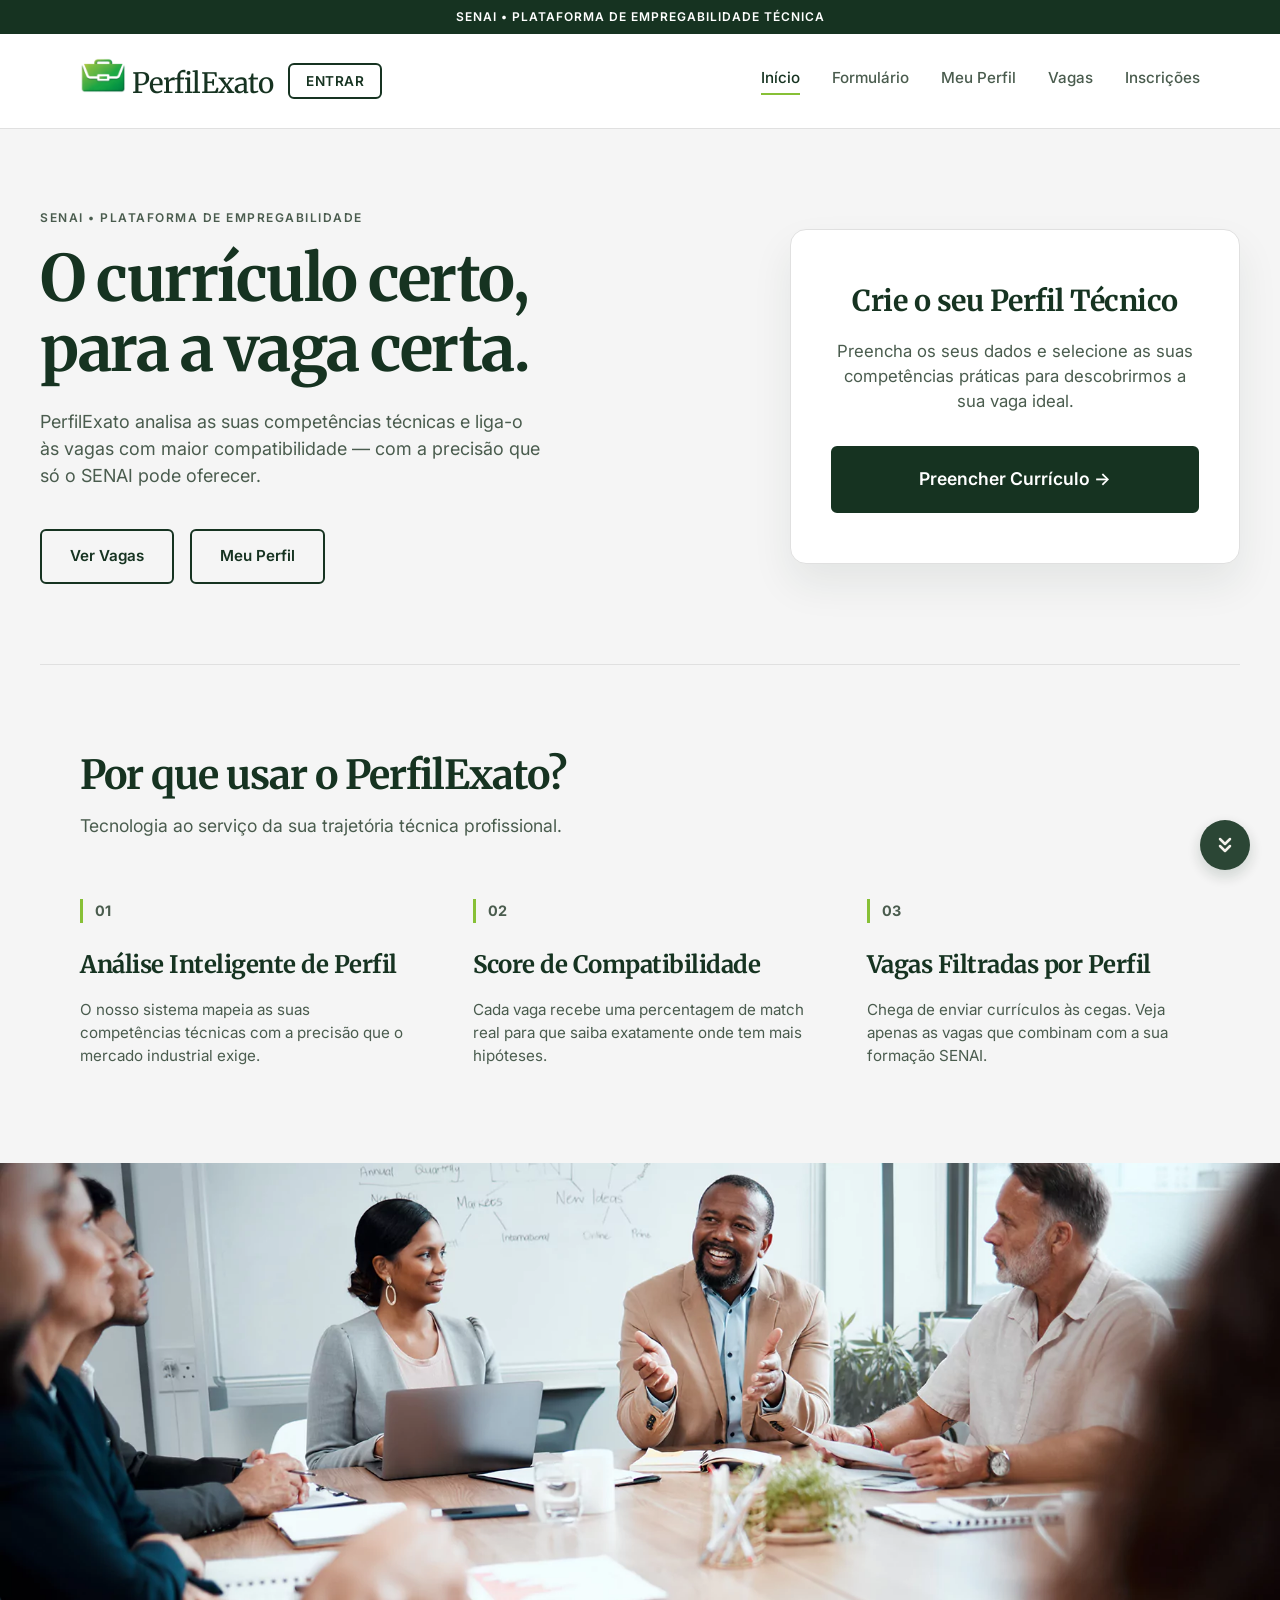
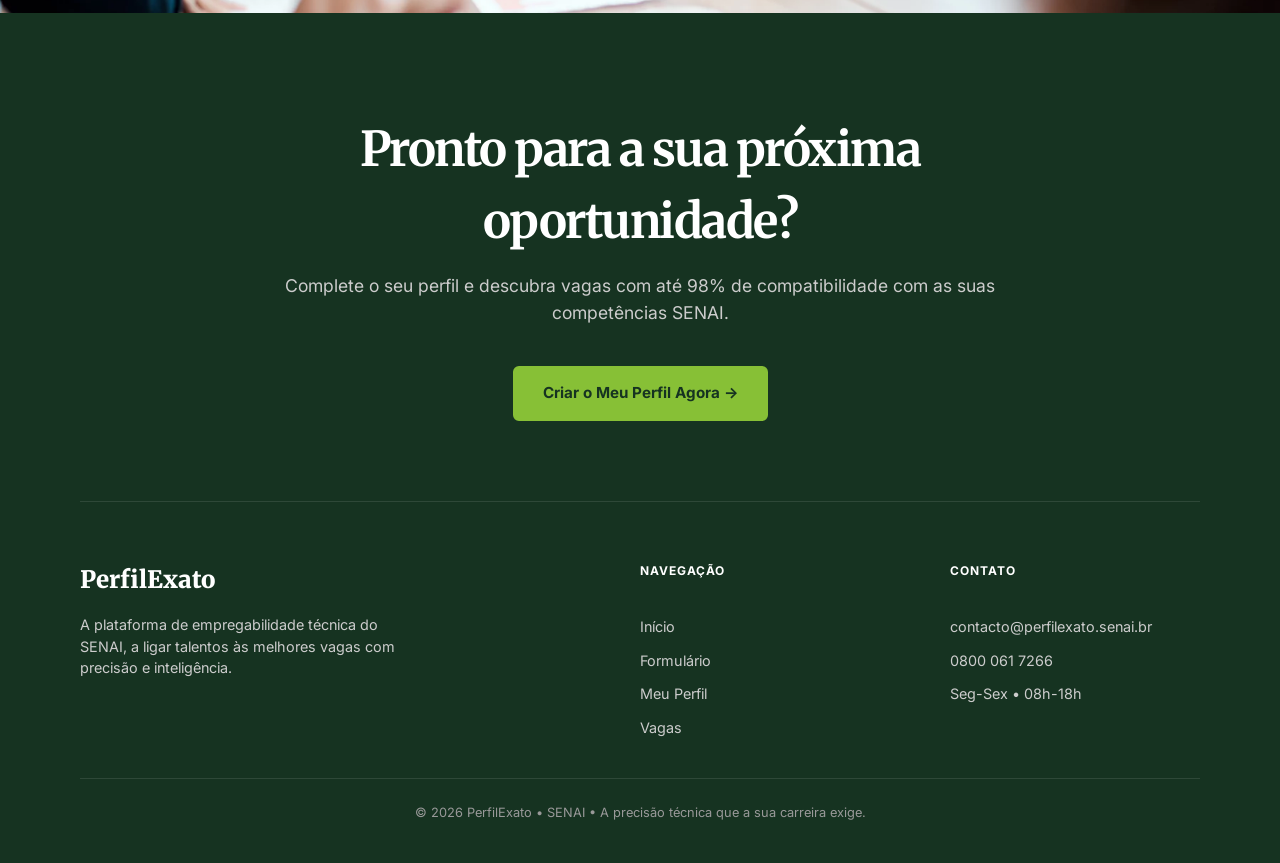
==== commit 57f7be0d: "tirando a pasta para tentar hospedar" ====
--- a/index.html
+++ b/index.html
@@ -1,17 +1,21 @@
 <!DOCTYPE html>
 <html lang="pt-BR">
+
 <head>
     <meta charset="UTF-8">
     <meta name="viewport" content="width=device-width, initial-scale=1.0">
     <title>PerfilExato SENAI</title>
-    
+
     <link rel="preconnect" href="https://fonts.googleapis.com">
     <link rel="preconnect" href="https://fonts.gstatic.com" crossorigin>
-    <link href="https://fonts.googleapis.com/css2?family=Merriweather:wght@700;900&family=Inter:wght@400;500;600&display=swap" rel="stylesheet">
+    <link
+        href="https://fonts.googleapis.com/css2?family=Merriweather:wght@700;900&family=Inter:wght@400;500;600&display=swap"
+        rel="stylesheet">
     <link rel="stylesheet" href="css/global.css">
     <link rel="stylesheet" href="css/style.css">
     <link rel="shortcut icon" href="img/logo.png" type="image/x-icon">
 </head>
+
 <body>
 
     <div class="top-bar">
@@ -20,30 +24,40 @@
 
     <header class="navbar">
         <div class="nav-container">
-            <div class="logo">
-                <img src="img/Logo.png" alt="Logo SENAI" class="logo-icone">
-                PerfilExato
+
+            <!-- AGRUPAMENTO ESQUERDO: Botão Entrar + Sua Logo -->
+            <div class="brand-area">
+                <!-- Botão Entrar (do lado esquerdo da logo) -->
+                <div class="logo">
+                    <img src="img/Logo.png" alt="Logo SENAI" class="logo-icone">
+                    PerfilExato
+                </div>
+
+                <!-- 2º O Botão vem depois (ficará do lado direito da logo) -->
+                <a id="nav-login" href="login.html" class="btn-nav-login">Entrar</a>
             </div>
-            
+
+            <!-- AGRUPAMENTO DIREITO: Seus links originais -->
             <nav class="nav-links">
                 <a href="#" class="active">Início</a>
                 <a href="formulario.html">Formulário</a>
                 <a href="perfil.html">Meu Perfil</a>
                 <a href="vagas.html">Vagas</a>
+                <a href="inscricoes.html">Inscrições</a>
             </nav>
-        </div>
-    </header>
+
         </div>
     </header>
 
     <section class="hero">
         <div class="hero-container">
-            
+
             <div class="hero-text">
                 <p class="eyebrow">SENAI • PLATAFORMA DE EMPREGABILIDADE</p>
                 <h1>O currículo certo,<br>para a vaga certa.</h1>
                 <p class="description">
-                    PerfilExato analisa as suas competências técnicas e liga-o às vagas com maior compatibilidade — com a precisão que só o SENAI pode oferecer.
+                    PerfilExato analisa as suas competências técnicas e liga-o às vagas com maior compatibilidade — com
+                    a precisão que só o SENAI pode oferecer.
                 </p>
                 <div class="hero-buttons">
                     <a href="vagas.html" class="btn btn-outline">Ver Vagas</a>
@@ -54,7 +68,8 @@
             <div class="hero-visual">
                 <div class="profile-cta-box">
                     <h2>Crie o seu Perfil Técnico</h2>
-                    <p>Preencha os seus dados e selecione as suas competências práticas para descobrirmos a sua vaga ideal.</p>
+                    <p>Preencha os seus dados e selecione as suas competências práticas para descobrirmos a sua vaga
+                        ideal.</p>
                     <a href="formulario.html" class="btn btn-dark btn-large">Preencher Currículo &rarr;</a>
                 </div>
             </div>
@@ -69,12 +84,13 @@
             <h2>Por que usar o PerfilExato?</h2>
             <p>Tecnologia ao serviço da sua trajetória técnica profissional.</p>
         </div>
-        
+
         <div class="features-grid">
             <div class="feature-card">
                 <div class="feature-number">01</div>
                 <h3>Análise Inteligente de Perfil</h3>
-                <p>O nosso sistema mapeia as suas competências técnicas com a precisão que o mercado industrial exige.</p>
+                <p>O nosso sistema mapeia as suas competências técnicas com a precisão que o mercado industrial exige.
+                </p>
             </div>
             <div class="feature-card">
                 <div class="feature-number">02</div>
@@ -90,12 +106,12 @@
     </section>
 
     <div class="dark-wrapper">
-        
+
         <section id="meeting-banner">
-    <div class="container-full">
-        <img src="img/pauta-de-reuniao.png" alt="Equipe em reunião de planejamento" class="meeting-img">
-    </div>
-</section>
+            <div class="container-full">
+                <img src="img/pauta-de-reuniao.png" alt="Equipe em reunião de planejamento" class="meeting-img">
+            </div>
+        </section>
         <section class="cta">
             <h2>Pronto para a sua próxima oportunidade?</h2>
             <p>Complete o seu perfil e descubra vagas com até 98% de compatibilidade com as suas competências SENAI.</p>
@@ -104,12 +120,13 @@
 
         <footer class="footer">
             <div class="footer-grid">
-                
+
                 <div class="footer-brand">
                     <div class="footer-logo">PerfilExato</div>
-                    <p>A plataforma de empregabilidade técnica do SENAI, a ligar talentos às melhores vagas com precisão e inteligência.</p>
+                    <p>A plataforma de empregabilidade técnica do SENAI, a ligar talentos às melhores vagas com precisão
+                        e inteligência.</p>
                 </div>
-                
+
                 <div class="footer-nav">
                     <h4>NAVEGAÇÃO</h4>
                     <a href="#">Início</a>
@@ -117,7 +134,7 @@
                     <a href="perfil.html">Meu Perfil</a>
                     <a href="vagas.html">Vagas</a>
                 </div>
-                
+
                 <div class="footer-contact">
                     <h4>CONTATO</h4>
                     <p>contacto@perfilexato.senai.br</p>
@@ -126,20 +143,22 @@
                 </div>
 
             </div>
-            
+
             <div class="footer-bottom">
                 <p>&copy; 2026 PerfilExato • SENAI • A precisão técnica que a sua carreira exige.</p>
             </div>
         </footer>
-        
+
     </div>
 
     <div class="scroll-arrow" id="scrollArrow">
-        <svg width="24" height="24" viewBox="0 0 24 24" fill="none" stroke="#F4F1EA" stroke-width="2.5" stroke-linecap="round" stroke-linejoin="round">
-            <path d="M7 13l5 5 5-5M7 6l5 5 5-5"/>
+        <svg width="24" height="24" viewBox="0 0 24 24" fill="none" stroke="#F4F1EA" stroke-width="2.5"
+            stroke-linecap="round" stroke-linejoin="round">
+            <path d="M7 13l5 5 5-5M7 6l5 5 5-5" />
         </svg>
     </div>
-    
+
     <script src="js/script.js"></script>
 </body>
+
 </html>
--- a/css/global.css
+++ b/css/global.css
@@ -71,6 +71,41 @@
 /* =========================================================
    4. COMPONENTES COMUNS: TOPO E NAVEGAÇÃO
    ========================================================= */
+/* Agrupa o botão Entrar e a Logo juntos no lado esquerdo */
+.brand-area {
+    display: flex;
+    align-items: center;
+    gap: 15px; /* Distância entre o botão e a logo */
+}
+
+/* Estilo do Botão Dinâmico de Login */
+.btn-nav-login {
+    font-family: var(--font-sans);
+    font-weight: 600;
+    font-size: 0.85rem;
+    color: var(--primary-green-dark);
+    border: 2px solid var(--primary-green-dark);
+    padding: 6px 16px;
+    border-radius: 6px;
+    text-transform: uppercase;
+    letter-spacing: 0.5px;
+    transition: all 0.2s ease;
+    display: none; /* Inicia oculto para o JS controlar */
+    text-decoration: none;
+}
+
+.btn-nav-login:hover {
+    background-color: var(--primary-green-dark);
+    color: var(--text-light);
+}
+
+/* Responsividade: centraliza tudo no celular se a tela for pequena */
+@media (max-width: 600px) {
+    .brand-area {
+        flex-direction: column-reverse; /* No mobile a logo fica em cima e o botão embaixo */
+        gap: 10px;
+    }
+}
 .top-bar {
     background-color: var(--primary-green-dark);
     color: var(--text-light);
@@ -99,7 +134,7 @@
 .logo {
     font-family: var(--font-serif); /* Garante que o Logo usa Merriweather */
     font-size: 1.75rem;
-    font-weight: 900;
+    font-weight: 450;
     letter-spacing: -0.5px;
     color: var(--primary-green-dark);
     margin: 0;
@@ -136,6 +171,7 @@
     color: var(--primary-green-dark);
     border-bottom: 2px solid var(--border-color);
 }
+
 
 /* =========================================================
    5. COMPONENTES COMUNS: RODAPÉ SIMPLES
